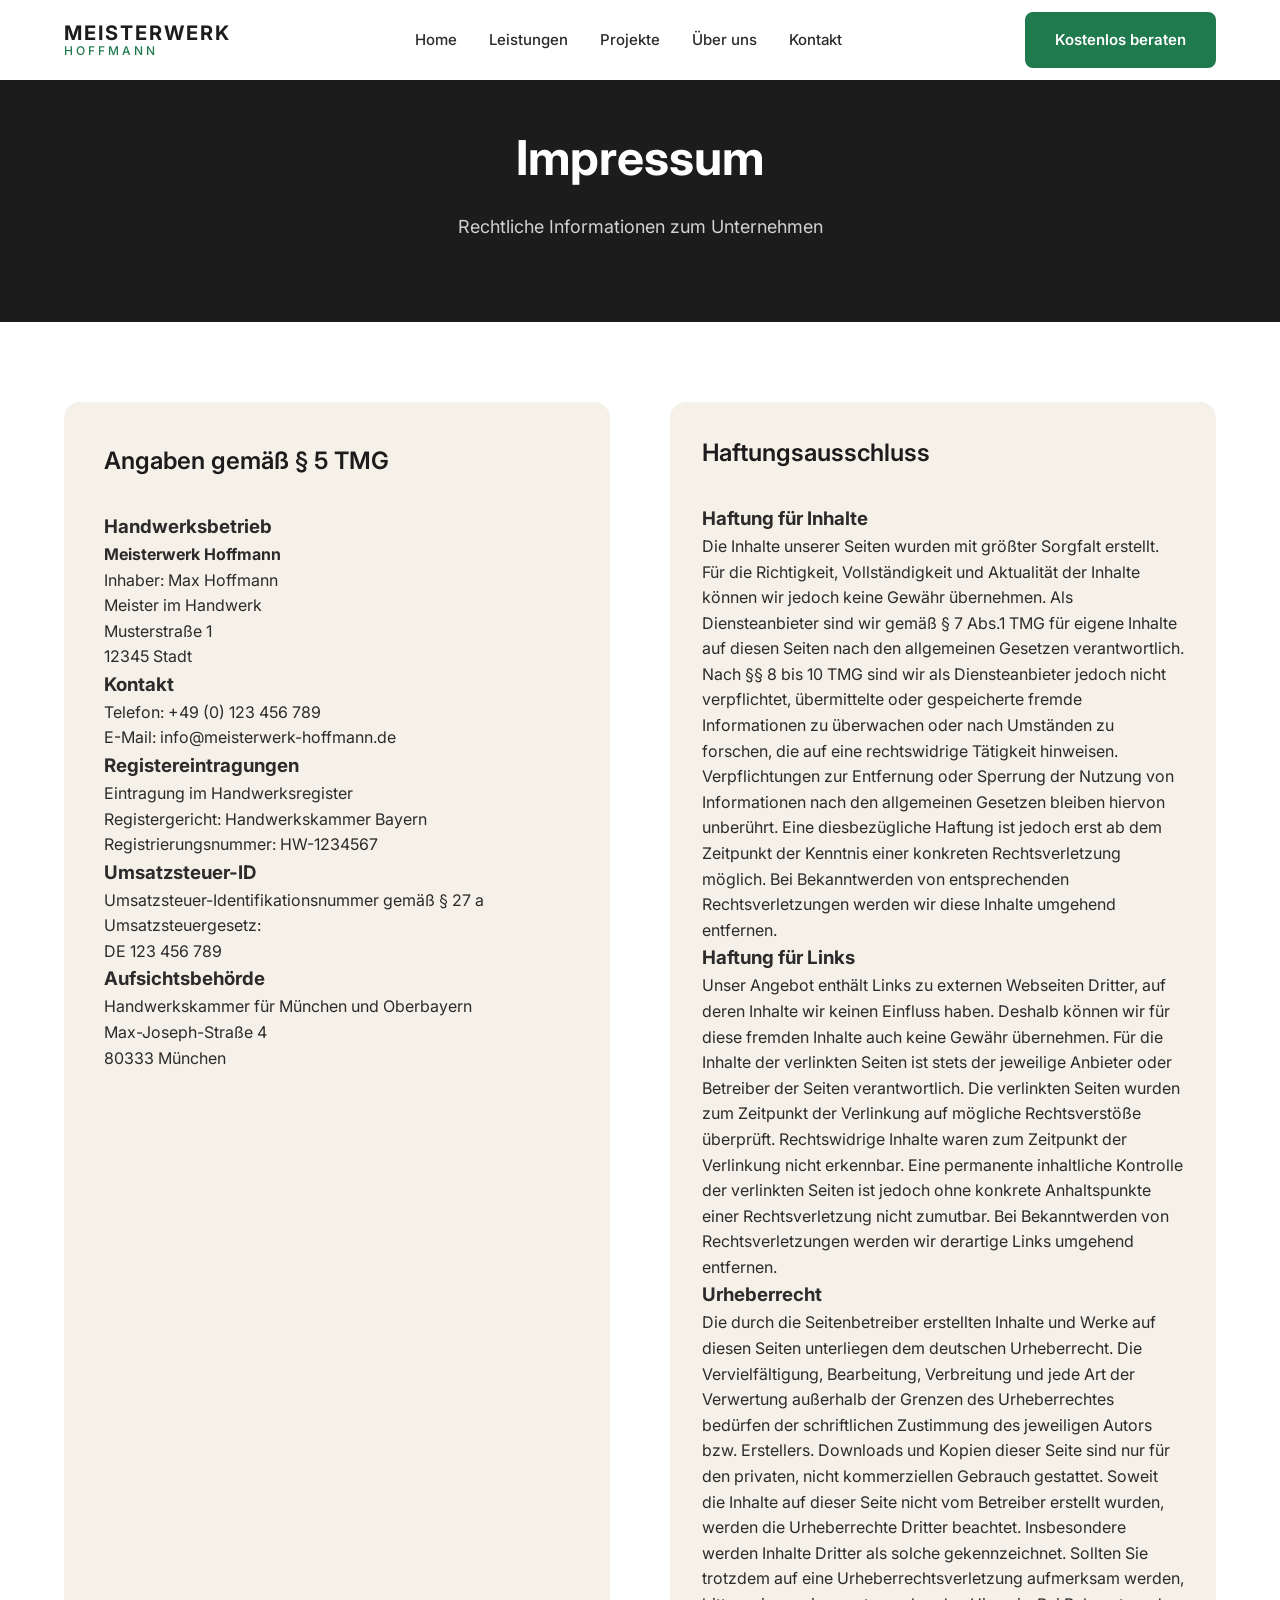
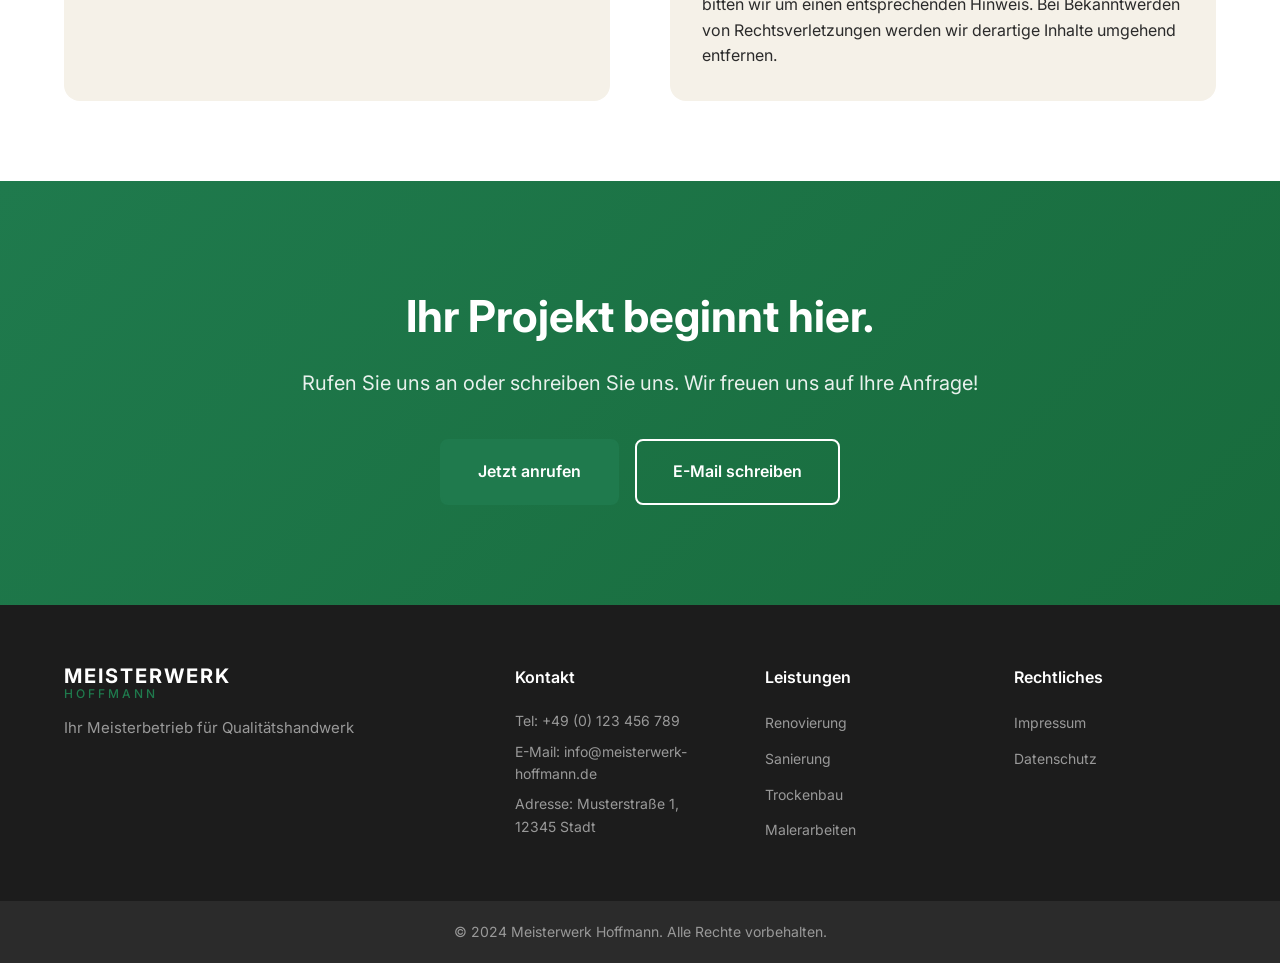
==== impressum.html @ e3777739 "Initial commit: MEISTERWERK HOFFMANN Website - 6 Seiten + CSS" ====
<!DOCTYPE html>
<html lang="de">
<head>
    <meta charset="UTF-8">
    <meta name="viewport" content="width=device-width, initial-scale=1.0">
    <title>Impressum - Meisterwerk Hoffmann - Handwerksbetrieb</title>
    <link rel="preconnect" href="https://fonts.googleapis.com">
    <link rel="preconnect" href="https://fonts.gstatic.com" crossorigin>
    <link href="https://fonts.googleapis.com/css2?family=Inter:wght@300;400;500;600;700&display=swap" rel="stylesheet">
    <link rel="stylesheet" href="style.css">
</head>
<body>
    <header class="header">
        <div class="container header-inner">
            <a href="index.html" class="logo">
                <span class="logo-text">MEISTERWERK</span>
                <span class="logo-sub">HOFFMANN</span>
            </a>
            <nav class="nav">
                <a href="index.html#home" class="nav-link">Home</a>
                <a href="index.html#leistungen" class="nav-link">Leistungen</a>
                <a href="index.html#projekte" class="nav-link">Projekte</a>
                <a href="index.html#ueber-uns" class="nav-link">Über uns</a>
                <a href="kontakt.html" class="nav-link">Kontakt</a>
            </nav>
            <a href="kontakt.html#kontakt" class="btn btn-primary">Kostenlos beraten</a>
            <button class="mobile-menu-btn" aria-label="Menü öffnen">
                <span></span>
                <span></span>
                <span></span>
            </button>
        </div>
    </header>

    <section class="kontakt-hero">
        <div class="container">
            <h1 class="page-title">Impressum</h1>
            <p class="page-subtitle">Rechtliche Informationen zum Unternehmen</p>
        </div>
    </section>

    <section class="kontakt-section">
        <div class="container">
            <div class="kontakt-grid">
                <div class="kontakt-form-wrapper">
                    <h2 class="kontakt-heading">Angaben gemäß § 5 TMG</h2>
                    
                    <div class="impressum-block">
                        <h3 class="impressum-subheading">Handwerksbetrieb</h3>
                        <p class="impressum-text">
                            <strong>Meisterwerk Hoffmann</strong><br>
                            Inhaber: Max Hoffmann<br>
                            Meister im Handwerk<br>
                            Musterstraße 1<br>
                            12345 Stadt
                        </p>
                    </div>

                    <div class="impressum-block">
                        <h3 class="impressum-subheading">Kontakt</h3>
                        <p class="impressum-text">
                            Telefon: +49 (0) 123 456 789<br>
                            E-Mail: info@meisterwerk-hoffmann.de
                        </p>
                    </div>

                    <div class="impressum-block">
                        <h3 class="impressum-subheading">Registereintragungen</h3>
                        <p class="impressum-text">
                            Eintragung im Handwerksregister<br>
                            Registergericht: Handwerkskammer Bayern<br>
                            Registrierungsnummer: HW-1234567
                        </p>
                    </div>

                    <div class="impressum-block">
                        <h3 class="impressum-subheading">Umsatzsteuer-ID</h3>
                        <p class="impressum-text">
                            Umsatzsteuer-Identifikationsnummer gemäß § 27 a Umsatzsteuergesetz:<br>
                            DE 123 456 789
                        </p>
                    </div>

                    <div class="impressum-block">
                        <h3 class="impressum-subheading">Aufsichtsbehörde</h3>
                        <p class="impressum-text">
                            Handwerkskammer für München und Oberbayern<br>
                            Max-Joseph-Straße 4<br>
                            80333 München
                        </p>
                    </div>
                </div>

                <div class="kontakt-info-wrapper">
                    <div class="kontakt-info-block">
                        <h2 class="kontakt-heading">Haftungsausschluss</h2>
                        
                        <div class="impressum-block">
                            <h3 class="impressum-subheading">Haftung für Inhalte</h3>
                            <p class="impressum-text">
                                Die Inhalte unserer Seiten wurden mit größter Sorgfalt erstellt. Für die Richtigkeit, Vollständigkeit und Aktualität der Inhalte können wir jedoch keine Gewähr übernehmen. Als Diensteanbieter sind wir gemäß § 7 Abs.1 TMG für eigene Inhalte auf diesen Seiten nach den allgemeinen Gesetzen verantwortlich. Nach §§ 8 bis 10 TMG sind wir als Diensteanbieter jedoch nicht verpflichtet, übermittelte oder gespeicherte fremde Informationen zu überwachen oder nach Umständen zu forschen, die auf eine rechtswidrige Tätigkeit hinweisen. Verpflichtungen zur Entfernung oder Sperrung der Nutzung von Informationen nach den allgemeinen Gesetzen bleiben hiervon unberührt. Eine diesbezügliche Haftung ist jedoch erst ab dem Zeitpunkt der Kenntnis einer konkreten Rechtsverletzung möglich. Bei Bekanntwerden von entsprechenden Rechtsverletzungen werden wir diese Inhalte umgehend entfernen.
                            </p>
                        </div>

                        <div class="impressum-block">
                            <h3 class="impressum-subheading">Haftung für Links</h3>
                            <p class="impressum-text">
                                Unser Angebot enthält Links zu externen Webseiten Dritter, auf deren Inhalte wir keinen Einfluss haben. Deshalb können wir für diese fremden Inhalte auch keine Gewähr übernehmen. Für die Inhalte der verlinkten Seiten ist stets der jeweilige Anbieter oder Betreiber der Seiten verantwortlich. Die verlinkten Seiten wurden zum Zeitpunkt der Verlinkung auf mögliche Rechtsverstöße überprüft. Rechtswidrige Inhalte waren zum Zeitpunkt der Verlinkung nicht erkennbar. Eine permanente inhaltliche Kontrolle der verlinkten Seiten ist jedoch ohne konkrete Anhaltspunkte einer Rechtsverletzung nicht zumutbar. Bei Bekanntwerden von Rechtsverletzungen werden wir derartige Links umgehend entfernen.
                            </p>
                        </div>

                        <div class="impressum-block">
                            <h3 class="impressum-subheading">Urheberrecht</h3>
                            <p class="impressum-text">
                                Die durch die Seitenbetreiber erstellten Inhalte und Werke auf diesen Seiten unterliegen dem deutschen Urheberrecht. Die Vervielfältigung, Bearbeitung, Verbreitung und jede Art der Verwertung außerhalb der Grenzen des Urheberrechtes bedürfen der schriftlichen Zustimmung des jeweiligen Autors bzw. Erstellers. Downloads und Kopien dieser Seite sind nur für den privaten, nicht kommerziellen Gebrauch gestattet. Soweit die Inhalte auf dieser Seite nicht vom Betreiber erstellt wurden, werden die Urheberrechte Dritter beachtet. Insbesondere werden Inhalte Dritter als solche gekennzeichnet. Sollten Sie trotzdem auf eine Urheberrechtsverletzung aufmerksam werden, bitten wir um einen entsprechenden Hinweis. Bei Bekanntwerden von Rechtsverletzungen werden wir derartige Inhalte umgehend entfernen.
                            </p>
                        </div>
                    </div>
                </div>
            </div>
        </div>
    </section>

    <section class="cta">
        <div class="container cta-inner">
            <h2 class="cta-title">Ihr Projekt beginnt hier.</h2>
            <p class="cta-text">Rufen Sie uns an oder schreiben Sie uns. Wir freuen uns auf Ihre Anfrage!</p>
            <div class="cta-buttons">
                <a href="tel:+49123456789" class="btn btn-primary btn-large">Jetzt anrufen</a>
                <a href="mailto:info@meisterwerk-hoffmann.de" class="btn btn-outline btn-large">E-Mail schreiben</a>
            </div>
        </div>
    </section>

    <footer class="footer">
        <div class="container footer-inner">
            <div class="footer-col">
                <div class="footer-logo">
                    <span class="logo-text">MEISTERWERK</span>
                    <span class="logo-sub">HOFFMANN</span>
                </div>
                <p class="footer-slogan">Ihr Meisterbetrieb für Qualitätshandwerk</p>
            </div>
            <div class="footer-col">
                <h4 class="footer-heading">Kontakt</h4>
                <p class="footer-text">Tel: +49 (0) 123 456 789</p>
                <p class="footer-text">E-Mail: info@meisterwerk-hoffmann.de</p>
                <p class="footer-text">Adresse: Musterstraße 1, 12345 Stadt</p>
            </div>
            <div class="footer-col">
                <h4 class="footer-heading">Leistungen</h4>
                <ul class="footer-links">
                    <li><a href="#">Renovierung</a></li>
                    <li><a href="#">Sanierung</a></li>
                    <li><a href="#">Trockenbau</a></li>
                    <li><a href="#">Malerarbeiten</a></li>
                </ul>
            </div>
            <div class="footer-col">
                <h4 class="footer-heading">Rechtliches</h4>
                <ul class="footer-links">
                    <li><a href="impressum.html">Impressum</a></li>
                    <li><a href="#">Datenschutz</a></li>
                </ul>
            </div>
        </div>
        <div class="footer-bottom">
            <div class="container">
                <p>&copy; 2024 Meisterwerk Hoffmann. Alle Rechte vorbehalten.</p>
            </div>
        </div>
    </footer>
</body>
</html>
---- style.css ----
:root {
    --color-anthrazit: #1C1C1C;
    --color-gruen: #1F7A4D;
    --color-gruen-dark: #186b3c;
    --color-beige: #F5F1E8;
    --color-weiss: #FFFFFF;
    --color-dunkelgrau: #2B2B2B;
    --color-grau: #666666;
    --color-grau-light: #999999;
    --color-beige-dunkel: #E8E2D6;
    
    --font-main: 'Inter', -apple-system, BlinkMacSystemFont, sans-serif;
    
    --shadow-sm: 0 2px 8px rgba(0,0,0,0.06);
    --shadow-md: 0 4px 20px rgba(0,0,0,0.08);
    --shadow-lg: 0 8px 40px rgba(0,0,0,0.12);
    
    --radius-sm: 4px;
    --radius-md: 8px;
    --radius-lg: 16px;
}

*, *::before, *::after {
    box-sizing: border-box;
    margin: 0;
    padding: 0;
}

html {
    scroll-behavior: smooth;
}

body {
    font-family: var(--font-main);
    font-size: 16px;
    line-height: 1.6;
    color: var(--color-dunkelgrau);
    background-color: var(--color-weiss);
}

.container {
    width: 100%;
    max-width: 1200px;
    margin: 0 auto;
    padding: 0 24px;
}

a {
    text-decoration: none;
    color: inherit;
    transition: color 0.3s ease;
}

ul {
    list-style: none;
}

.btn {
    display: inline-flex;
    align-items: center;
    justify-content: center;
    padding: 14px 28px;
    font-size: 15px;
    font-weight: 600;
    border-radius: var(--radius-md);
    cursor: pointer;
    transition: all 0.3s ease;
    border: 2px solid transparent;
}

.btn-primary {
    background-color: var(--color-gruen);
    color: var(--color-weiss);
    border-color: var(--color-gruen);
}

.btn-primary:hover {
    background-color: var(--color-gruen-dark);
    border-color: var(--color-gruen-dark);
}

.btn-outline {
    background-color: transparent;
    color: var(--color-weiss);
    border-color: var(--color-weiss);
}

.btn-outline:hover {
    background-color: var(--color-weiss);
    color: var(--color-anthrazit);
}

.btn-large {
    padding: 18px 36px;
    font-size: 16px;
}

.section-header {
    text-align: center;
    margin-bottom: 60px;
}

.section-title {
    font-size: 40px;
    font-weight: 700;
    color: var(--color-anthrazit);
    margin-bottom: 16px;
}

.section-subtitle {
    font-size: 18px;
    color: var(--color-grau);
}

.header {
    position: fixed;
    top: 0;
    left: 0;
    right: 0;
    z-index: 1000;
    background-color: var(--color-weiss);
    box-shadow: var(--shadow-sm);
}

.header-inner {
    display: flex;
    align-items: center;
    justify-content: space-between;
    height: 80px;
}

.logo {
    display: flex;
    flex-direction: column;
    line-height: 1.1;
}

.logo-text {
    font-size: 20px;
    font-weight: 700;
    color: var(--color-anthrazit);
    letter-spacing: 2px;
}

.logo-sub {
    font-size: 12px;
    font-weight: 500;
    color: var(--color-gruen);
    letter-spacing: 3px;
}

.nav {
    display: flex;
    gap: 32px;
}

.nav-link {
    font-size: 15px;
    font-weight: 500;
    color: var(--color-dunkelgrau);
    position: relative;
}

.nav-link::after {
    content: '';
    position: absolute;
    bottom: -4px;
    left: 0;
    width: 0;
    height: 2px;
    background-color: var(--color-gruen);
    transition: width 0.3s ease;
}

.nav-link:hover {
    color: var(--color-gruen);
}

.nav-link:hover::after {
    width: 100%;
}

.mobile-menu-btn {
    display: none;
    flex-direction: column;
    gap: 5px;
    background: none;
    border: none;
    cursor: pointer;
    padding: 8px;
}

.mobile-menu-btn span {
    width: 24px;
    height: 2px;
    background-color: var(--color-anthrazit);
    transition: all 0.3s ease;
}

.hero {
    min-height: 100vh;
    display: flex;
    align-items: center;
    justify-content: center;
    background: linear-gradient(135deg, var(--color-anthrazit) 0%, var(--color-dunkelgrau) 100%);
    padding: 120px 24px 80px;
    text-align: center;
}

.hero-content {
    max-width: 800px;
}

.hero-title {
    font-size: 56px;
    font-weight: 700;
    color: var(--color-weiss);
    margin-bottom: 24px;
    line-height: 1.15;
}

.hero-subtitle {
    font-size: 20px;
    color: var(--color-grau-light);
    margin-bottom: 40px;
    max-width: 600px;
    margin-left: auto;
    margin-right: auto;
}

.hero-buttons {
    display: flex;
    gap: 16px;
    justify-content: center;
    flex-wrap: wrap;
}

.leistungen {
    padding: 100px 0;
    background-color: var(--color-weiss);
}

.leistungen-grid {
    display: grid;
    grid-template-columns: repeat(3, 1fr);
    gap: 24px;
}

.leistung-card {
    background-color: var(--color-beige);
    padding: 40px 32px;
    border-radius: var(--radius-lg);
    text-align: center;
    transition: all 0.3s ease;
}

.leistung-card:hover {
    transform: translateY(-8px);
    box-shadow: var(--shadow-lg);
}

.leistung-icon {
    width: 64px;
    height: 64px;
    margin: 0 auto 24px;
    background-color: var(--color-gruen);
    border-radius: 50%;
    display: flex;
    align-items: center;
    justify-content: center;
}

.leistung-icon svg {
    width: 28px;
    height: 28px;
    color: var(--color-weiss);
}

.leistung-title {
    font-size: 20px;
    font-weight: 600;
    color: var(--color-anthrazit);
    margin-bottom: 12px;
}

.leistung-text {
    font-size: 15px;
    color: var(--color-grau);
}

.warum-wir {
    padding: 100px 0;
    background-color: var(--color-beige);
}

.warum-grid {
    display: grid;
    grid-template-columns: repeat(5, 1fr);
    gap: 24px;
}

.warum-card {
    background-color: var(--color-weiss);
    padding: 32px 24px;
    border-radius: var(--radius-lg);
    text-align: center;
    transition: all 0.3s ease;
}

.warum-card:hover {
    transform: translateY(-4px);
    box-shadow: var(--shadow-md);
}

.warum-icon {
    width: 56px;
    height: 56px;
    margin: 0 auto 20px;
    background-color: var(--color-beige);
    border-radius: 50%;
    display: flex;
    align-items: center;
    justify-content: center;
}

.warum-icon svg {
    width: 24px;
    height: 24px;
    color: var(--color-gruen);
}

.warum-title {
    font-size: 16px;
    font-weight: 600;
    color: var(--color-anthrazit);
    margin-bottom: 8px;
}

.warum-text {
    font-size: 14px;
    color: var(--color-grau);
}

.referenzen {
    padding: 100px 0;
    background-color: var(--color-weiss);
}

.referenzen-grid {
    display: grid;
    grid-template-columns: repeat(3, 1fr);
    gap: 24px;
}

.referenz-card {
    border-radius: var(--radius-lg);
    overflow: hidden;
    background-color: var(--color-beige);
    transition: all 0.3s ease;
}

.referenz-card:hover {
    transform: translateY(-6px);
    box-shadow: var(--shadow-lg);
}

.referenz-image {
    height: 200px;
    background-color: var(--color-grau);
}

.referenz-placeholder {
    width: 100%;
    height: 100%;
    display: flex;
    align-items: center;
    justify-content: center;
    background-color: var(--color-grau);
}

.referenz-placeholder svg {
    width: 48px;
    height: 48px;
    color: var(--color-grau-light);
}

.referenz-info {
    padding: 24px;
}

.referenz-title {
    font-size: 18px;
    font-weight: 600;
    color: var(--color-anthrazit);
    margin-bottom: 4px;
}

.referenz-ort {
    font-size: 14px;
    color: var(--color-gruen);
    font-weight: 500;
}

.stimmen {
    padding: 100px 0;
    background-color: var(--color-beige);
}

.stimmen-grid {
    display: grid;
    grid-template-columns: repeat(3, 1fr);
    gap: 24px;
}

.stimme-card {
    background-color: var(--color-weiss);
    padding: 32px;
    border-radius: var(--radius-lg);
    box-shadow: var(--shadow-sm);
}

.stimme-stars {
    color: #F59E0B;
    font-size: 18px;
    margin-bottom: 16px;
    letter-spacing: 4px;
}

.stimme-text {
    font-size: 15px;
    color: var(--color-dunkelgrau);
    margin-bottom: 20px;
    line-height: 1.7;
    font-style: italic;
}

.stimme-autor {
    font-size: 15px;
    font-weight: 600;
    color: var(--color-anthrazit);
}

.prozess {
    padding: 100px 0;
    background-color: var(--color-weiss);
}

.prozess-grid {
    display: grid;
    grid-template-columns: repeat(3, 1fr);
    gap: 32px;
}

.prozess-card {
    text-align: center;
    padding: 40px 32px;
}

.prozess-nummer {
    font-size: 64px;
    font-weight: 700;
    color: var(--color-beige-dunkel);
    line-height: 1;
    margin-bottom: 16px;
}

.prozess-title {
    font-size: 22px;
    font-weight: 600;
    color: var(--color-anthrazit);
    margin-bottom: 12px;
}

.prozess-text {
    font-size: 15px;
    color: var(--color-grau);
}

.cta {
    padding: 100px 24px;
    background: linear-gradient(135deg, var(--color-gruen) 0%, var(--color-gruen-dark) 100%);
    text-align: center;
}

.cta-title {
    font-size: 44px;
    font-weight: 700;
    color: var(--color-weiss);
    margin-bottom: 16px;
}

.cta-text {
    font-size: 20px;
    color: rgba(255,255,255,0.9);
    margin-bottom: 40px;
}

.cta-buttons {
    display: flex;
    gap: 16px;
    justify-content: center;
    flex-wrap: wrap;
}

.cta .btn-outline {
    border-color: var(--color-weiss);
    color: var(--color-weiss);
}

.cta .btn-outline:hover {
    background-color: var(--color-weiss);
    color: var(--color-gruen);
}

.footer {
    background-color: var(--color-anthrazit);
    padding: 60px 0 0;
}

.footer-inner {
    display: grid;
    grid-template-columns: 2fr 1fr 1fr 1fr;
    gap: 48px;
    padding-bottom: 48px;
}

.footer-logo {
    display: flex;
    flex-direction: column;
    line-height: 1.1;
    margin-bottom: 16px;
}

.footer-logo .logo-text {
    color: var(--color-weiss);
}

.footer-logo .logo-sub {
    color: var(--color-gruen);
}

.footer-slogan {
    font-size: 15px;
    color: var(--color-grau-light);
}

.footer-heading {
    font-size: 16px;
    font-weight: 600;
    color: var(--color-weiss);
    margin-bottom: 20px;
}

.footer-text {
    font-size: 14px;
    color: var(--color-grau-light);
    margin-bottom: 8px;
}

.footer-links li {
    margin-bottom: 10px;
}

.footer-links a {
    font-size: 14px;
    color: var(--color-grau-light);
}

.footer-links a:hover {
    color: var(--color-gruen);
}

.footer-bottom {
    background-color: var(--color-dunkelgrau);
    padding: 20px 0;
    text-align: center;
}

.footer-bottom p {
    font-size: 14px;
    color: var(--color-grau-light);
}

@media (max-width: 1024px) {
    .leistungen-grid {
        grid-template-columns: repeat(2, 1fr);
    }
    
    .warum-grid {
        grid-template-columns: repeat(3, 1fr);
    }
    
    .referenzen-grid {
        grid-template-columns: repeat(2, 1fr);
    }
    
    .stimmen-grid {
        grid-template-columns: repeat(2, 1fr);
    }
    
    .footer-inner {
        grid-template-columns: repeat(2, 1fr);
    }
}

@media (max-width: 768px) {
    .nav {
        display: none;
    }
    
    .header .btn {
        display: none;
    }
    
    .mobile-menu-btn {
        display: flex;
    }
    
    .hero-title {
        font-size: 36px;
    }
    
    .hero-subtitle {
        font-size: 17px;
    }
    
    .section-title {
        font-size: 32px;
    }
    
    .leistungen-grid {
        grid-template-columns: 1fr;
    }
    
    .warum-grid {
        grid-template-columns: repeat(2, 1fr);
    }
    
    .referenzen-grid {
        grid-template-columns: 1fr;
    }
    
    .stimmen-grid {
        grid-template-columns: 1fr;
    }
    
    .prozess-grid {
        grid-template-columns: 1fr;
    }
    
    .cta-title {
        font-size: 32px;
    }
    
    .footer-inner {
        grid-template-columns: 1fr;
        gap: 32px;
    }
    
    .cta-buttons {
        flex-direction: column;
        align-items: center;
    }
    
    .cta-buttons .btn {
        width: 100%;
        max-width: 280px;
    }
}

/* Kontakt Hero */
.kontakt-hero {
    background-color: var(--color-anthrazit);
    padding: 120px 0 80px;
    text-align: center;
}

.page-title {
    font-size: 48px;
    font-weight: 700;
    color: var(--color-weiss);
    margin-bottom: 16px;
}

.page-subtitle {
    font-size: 18px;
    color: rgba(255,255,255,0.8);
    max-width: 600px;
    margin: 0 auto;
}

/* Kontakt Section */
.kontakt-section {
    padding: 80px 0;
    background-color: var(--color-weiss);
}

.kontakt-grid {
    display: grid;
    grid-template-columns: 1fr 1fr;
    gap: 60px;
}

.kontakt-heading {
    font-size: 24px;
    font-weight: 600;
    margin-bottom: 32px;
    color: var(--color-anthrazit);
}

.kontakt-form-wrapper {
    background-color: var(--color-beige);
    padding: 40px;
    border-radius: var(--radius-lg);
}

.form-group {
    margin-bottom: 20px;
}

.form-label {
    display: block;
    font-size: 14px;
    font-weight: 500;
    margin-bottom: 8px;
    color: var(--color-dunkelgrau);
}

.form-input,
.form-textarea {
    width: 100%;
    padding: 14px 16px;
    font-size: 15px;
    font-family: var(--font-main);
    border: 1px solid var(--color-grau-light);
    border-radius: var(--radius-md);
    background-color: var(--color-weiss);
    transition: border-color 0.3s ease, box-shadow 0.3s ease;
}

.form-input:focus,
.form-textarea:focus {
    outline: none;
    border-color: var(--color-gruen);
    box-shadow: 0 0 0 3px rgba(31, 122, 77, 0.1);
}

.form-textarea {
    resize: vertical;
    min-height: 120px;
}

.btn-block {
    width: 100%;
}

.kontakt-info-wrapper {
    display: flex;
    flex-direction: column;
    gap: 40px;
}

.kontakt-info-block {
    background-color: var(--color-beige);
    padding: 32px;
    border-radius: var(--radius-lg);
}

.kontakt-item {
    display: flex;
    gap: 16px;
    margin-bottom: 24px;
}

.kontakt-item:last-child {
    margin-bottom: 0;
}

.kontakt-icon {
    flex-shrink: 0;
    width: 44px;
    height: 44px;
    display: flex;
    align-items: center;
    justify-content: center;
    background-color: var(--color-gruen);
    color: var(--color-weiss);
    border-radius: var(--radius-md);
}

.kontakt-icon svg {
    width: 22px;
    height: 22px;
}

.kontakt-item-title {
    font-size: 14px;
    font-weight: 600;
    color: var(--color-grau);
    text-transform: uppercase;
    letter-spacing: 0.5px;
    margin-bottom: 4px;
}

.kontakt-item-text {
    font-size: 16px;
    color: var(--color-dunkelgrau);
}

.kontakt-item-text a {
    color: var(--color-gruen);
    font-weight: 500;
}

.kontakt-item-text a:hover {
    text-decoration: underline;
}

.oeffningszeiten-list {
    display: flex;
    flex-direction: column;
    gap: 12px;
}

.oeffningszeit-item {
    display: flex;
    justify-content: space-between;
    padding-bottom: 12px;
    border-bottom: 1px solid var(--color-beige-dunkel);
}

.oeffningszeit-item:last-child {
    border-bottom: none;
    padding-bottom: 0;
}

.oeffningszeit-tag {
    font-weight: 500;
    color: var(--color-dunkelgrau);
}

.oeffningszeit-zeit {
    color: var(--color-grau);
}

/* Responsive */
@media (max-width: 900px) {
    .kontakt-grid {
        grid-template-columns: 1fr;
    }

    .kontakt-hero {
        padding: 100px 0 60px;
    }

    .page-title {
        font-size: 36px;
    }
}
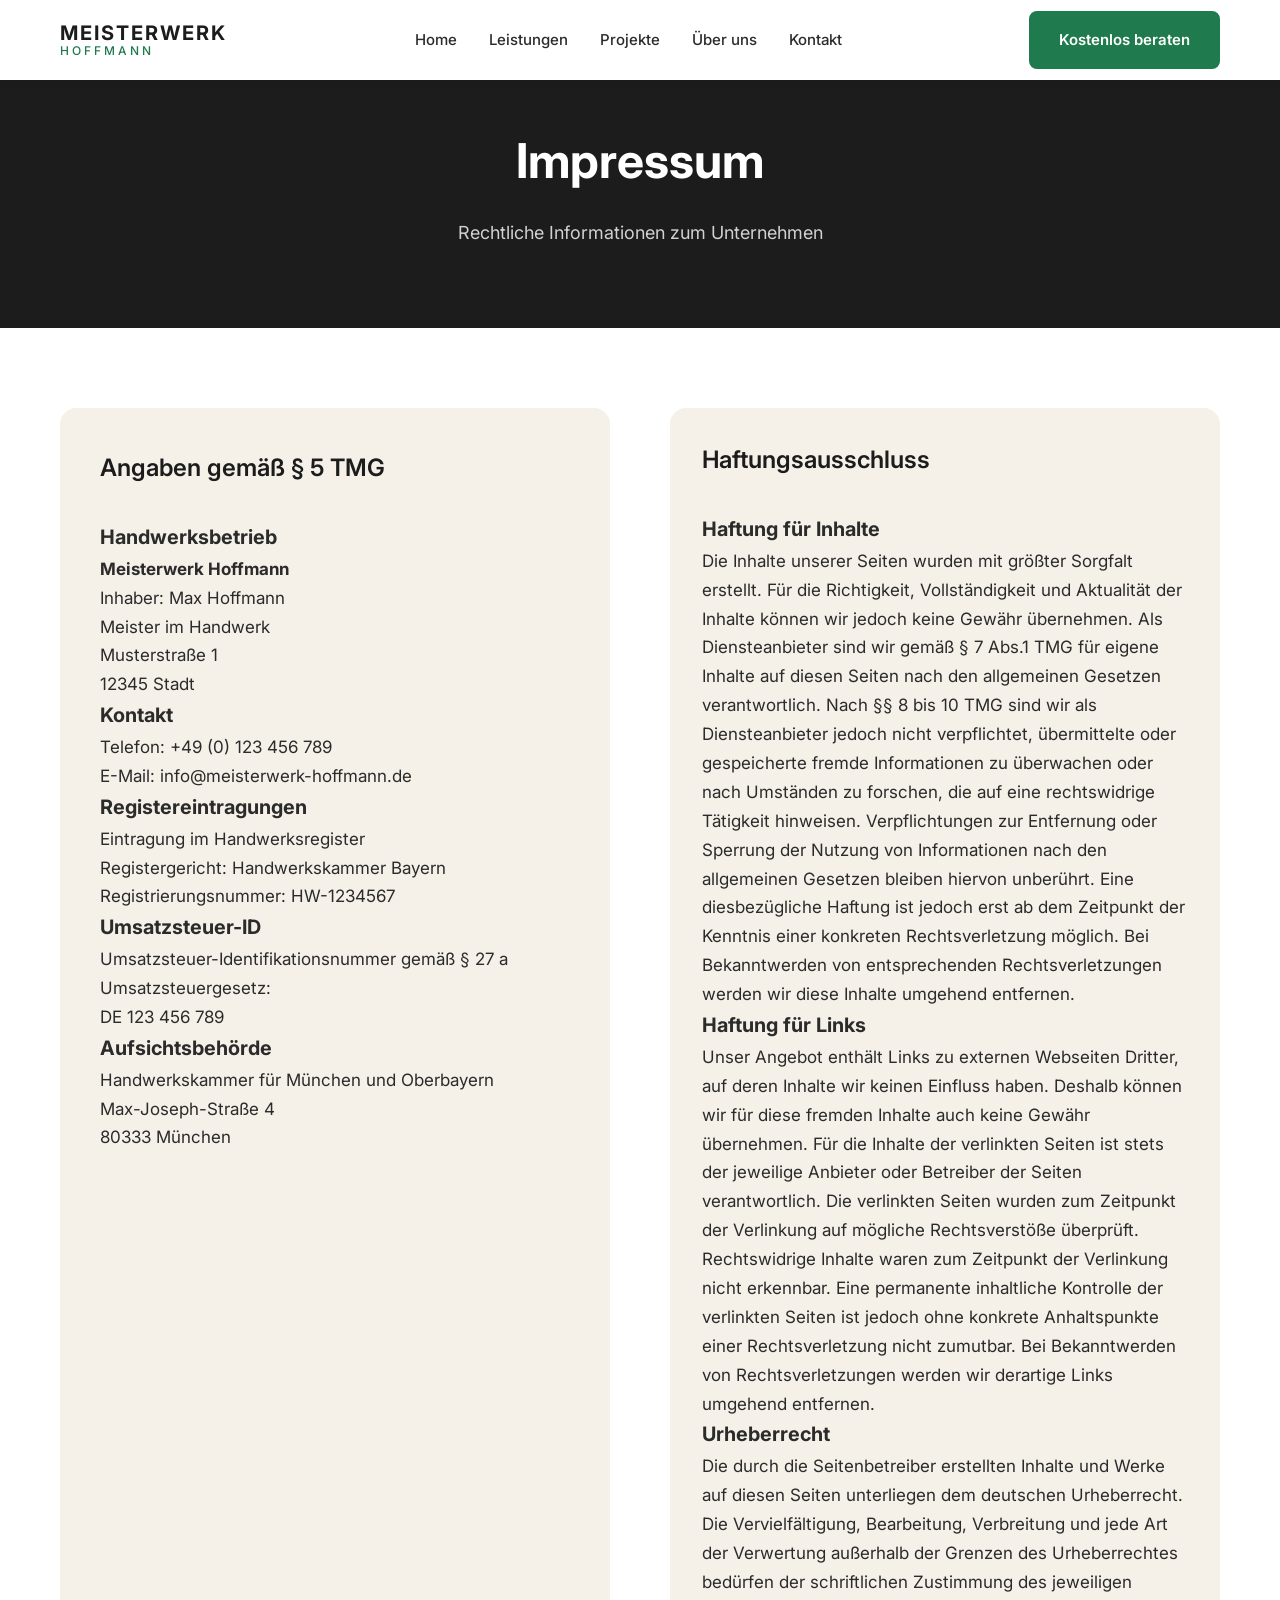
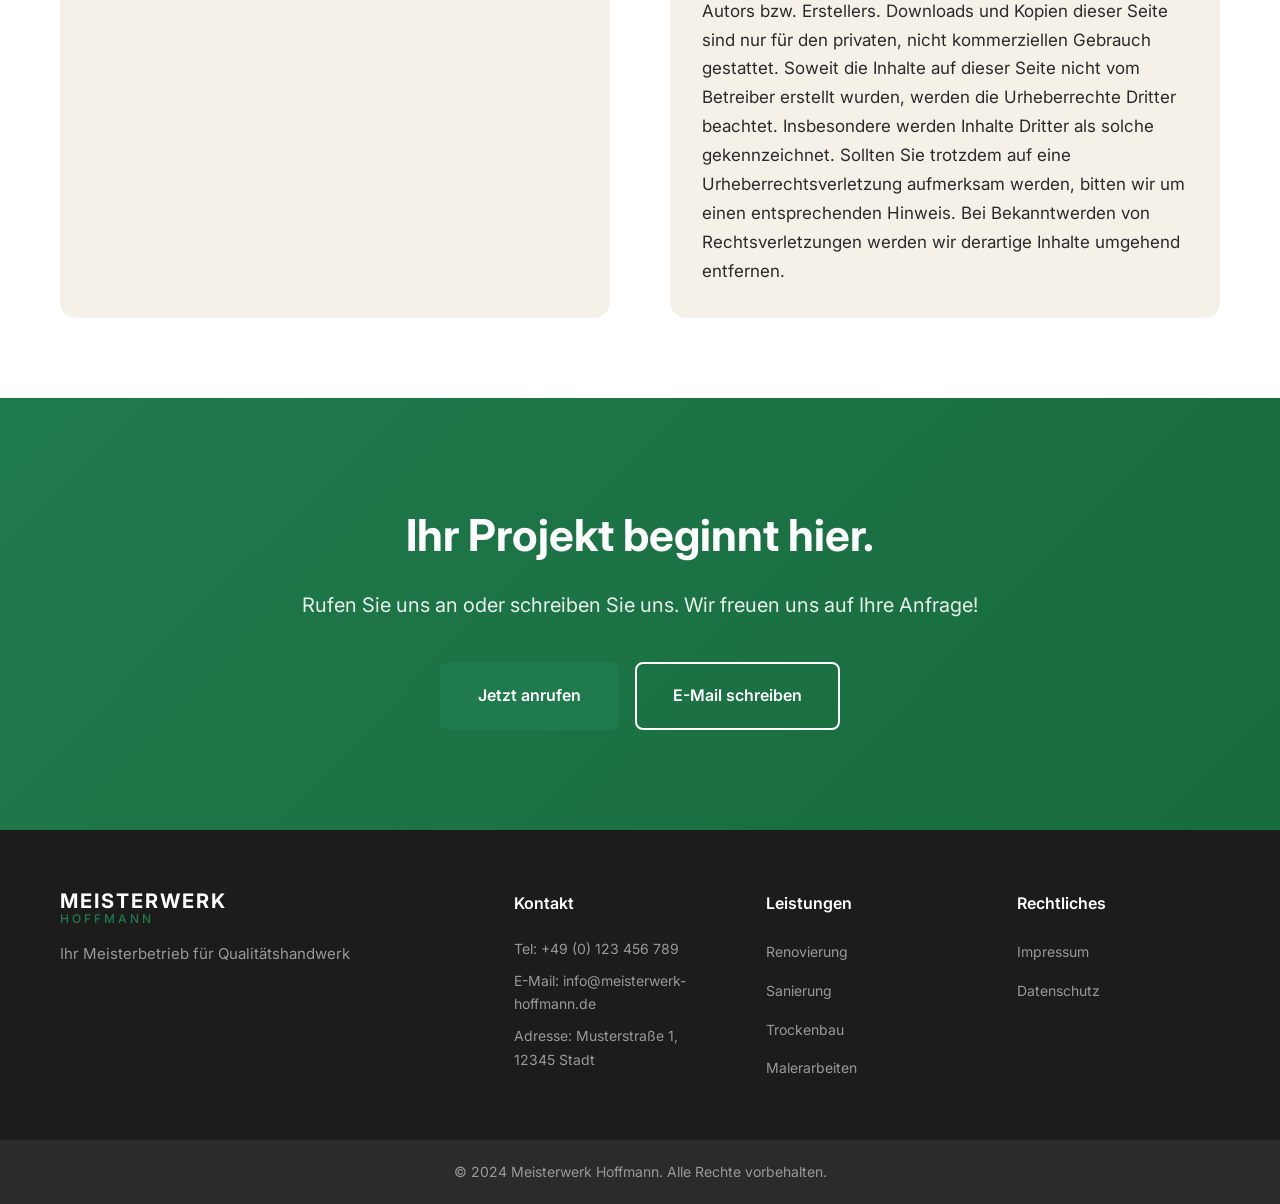
==== commit d1c73fee: "Fix: Hero-Bild + Navigation-Links auf allen Seiten" ====
--- a/impressum.html
+++ b/impressum.html
@@ -17,10 +17,10 @@
                 <span class="logo-sub">HOFFMANN</span>
             </a>
             <nav class="nav">
-                <a href="index.html#home" class="nav-link">Home</a>
-                <a href="index.html#leistungen" class="nav-link">Leistungen</a>
-                <a href="index.html#projekte" class="nav-link">Projekte</a>
-                <a href="index.html#ueber-uns" class="nav-link">Über uns</a>
+                <a href="index.html" class="nav-link">Home</a>
+                <a href="leistungen.html" class="nav-link">Leistungen</a>
+                <a href="projekte.html" class="nav-link">Projekte</a>
+                <a href="ueber-uns.html" class="nav-link">Über uns</a>
                 <a href="kontakt.html" class="nav-link">Kontakt</a>
             </nav>
             <a href="kontakt.html#kontakt" class="btn btn-primary">Kostenlos beraten</a>
@@ -150,17 +150,17 @@
             <div class="footer-col">
                 <h4 class="footer-heading">Leistungen</h4>
                 <ul class="footer-links">
-                    <li><a href="#">Renovierung</a></li>
-                    <li><a href="#">Sanierung</a></li>
-                    <li><a href="#">Trockenbau</a></li>
-                    <li><a href="#">Malerarbeiten</a></li>
+                    <li><a href="leistungen.html">Renovierung</a></li>
+                    <li><a href="leistungen.html">Sanierung</a></li>
+                    <li><a href="leistungen.html">Trockenbau</a></li>
+                    <li><a href="leistungen.html">Malerarbeiten</a></li>
                 </ul>
             </div>
             <div class="footer-col">
                 <h4 class="footer-heading">Rechtliches</h4>
                 <ul class="footer-links">
                     <li><a href="impressum.html">Impressum</a></li>
-                    <li><a href="#">Datenschutz</a></li>
+                    <li><a href="impressum.html">Datenschutz</a></li>
                 </ul>
             </div>
         </div>
--- a/style.css
+++ b/style.css
@@ -26,23 +26,29 @@
     padding: 0;
 }
 
+img {
+    max-width: 100%;
+    height: auto;
+}
+
 html {
     scroll-behavior: smooth;
 }
 
 body {
     font-family: var(--font-main);
-    font-size: 16px;
-    line-height: 1.6;
+    font-size: 17px;
+    line-height: 1.7;
     color: var(--color-dunkelgrau);
     background-color: var(--color-weiss);
+    overflow-x: hidden;
 }
 
 .container {
     width: 100%;
     max-width: 1200px;
     margin: 0 auto;
-    padding: 0 24px;
+    padding: 0 20px;
 }
 
 a {
@@ -101,14 +107,14 @@
 }
 
 .section-title {
-    font-size: 40px;
+    font-size: min(40px, 32px);
     font-weight: 700;
     color: var(--color-anthrazit);
     margin-bottom: 16px;
 }
 
 .section-subtitle {
-    font-size: 18px;
+    font-size: min(18px, 16px);
     color: var(--color-grau);
 }
 
@@ -198,6 +204,7 @@
 }
 
 .hero {
+    position: relative;
     min-height: 100vh;
     display: flex;
     align-items: center;
@@ -205,6 +212,16 @@
     background: linear-gradient(135deg, var(--color-anthrazit) 0%, var(--color-dunkelgrau) 100%);
     padding: 120px 24px 80px;
     text-align: center;
+}
+
+.hero::before {
+    content: '';
+    position: absolute;
+    top: 0;
+    left: 0;
+    right: 0;
+    bottom: 0;
+    background: rgba(0,0,0,0.5);
 }
 
 .hero-content {
@@ -221,7 +238,7 @@
 
 .hero-subtitle {
     font-size: 20px;
-    color: var(--color-grau-light);
+    color: rgba(255,255,255,0.9);
     margin-bottom: 40px;
     max-width: 600px;
     margin-left: auto;
@@ -856,4 +873,48 @@
     .page-title {
         font-size: 36px;
     }
-}+}
+
+.leistung-image {
+    overflow: hidden;
+    border-radius: 8px;
+    margin-bottom: 16px;
+}
+
+.leistung-image img {
+    width: 100%;
+    height: 180px;
+    object-fit: cover;
+    transition: transform 0.3s;
+}
+
+.leistung-card:hover .leistung-image img {
+    transform: scale(1.05);
+}
+
+.referenz-image {
+    width: 100%;
+    height: 250px;
+    overflow: hidden;
+    border-radius: 8px;
+}
+
+.referenz-image img {
+    width: 100%;
+    height: 100%;
+    object-fit: cover;
+    transition: transform 0.3s;
+}
+
+.referenz-card:hover .referenz-image img {
+    transform: scale(1.05);
+}
+
+.hero {
+    background-size: cover;
+    background-position: center;
+}
+
+.geschichte-artikel { padding: 60px 0; background-color: #F5F1E8; }
+.geschichte-artikel h2 { font-size: 32px; margin-bottom: 24px; color: #1C1C1C; }
+.geschichte-artikel p { font-size: 16px; line-height: 1.8; color: #2B2B2B; margin-bottom: 16px; max-width: 800px; }
